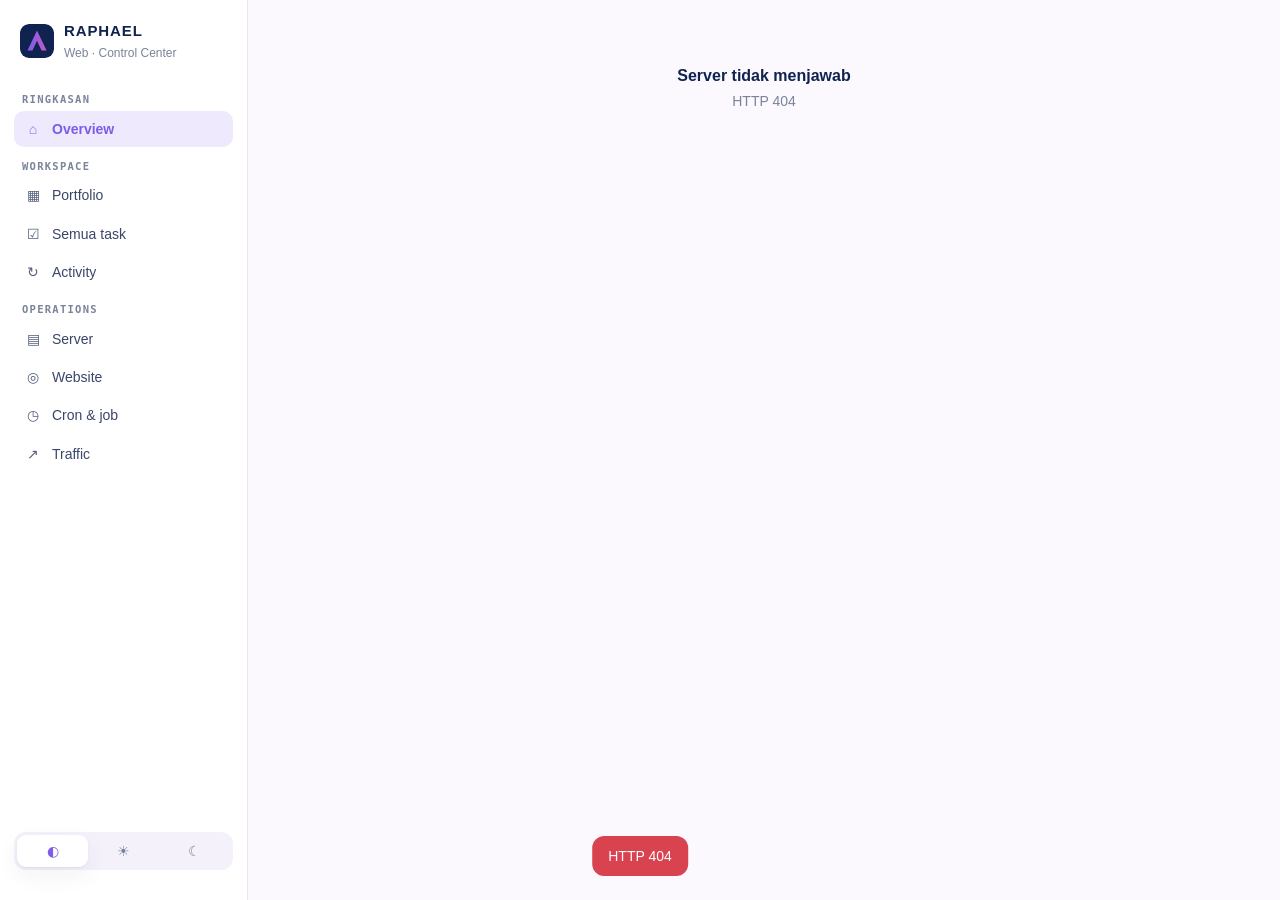
==== web/static/index.html @ 21f5860e "Raphael Web: Monitor and Workspace as a web app for an always-on Linux box Python stdlib server (127" ====
<!doctype html>
<html lang="id">
<head>
<meta charset="utf-8">
<meta name="viewport" content="width=device-width, initial-scale=1, viewport-fit=cover">
<meta name="color-scheme" content="light dark">
<title>Raphael Web</title>
<link rel="icon" href="icon.svg" type="image/svg+xml">
<link rel="stylesheet" href="app.css">
</head>
<body>
<div class="shell">
  <aside class="side" id="side">
    <div class="brand">
      <img src="icon.svg" alt="" width="34" height="34">
      <div><b>RAPHAEL</b><span>Web · Control Center</span></div>
    </div>
    <nav id="nav"></nav>
    <div class="side-foot">
      <div class="theme" role="group" aria-label="Tema">
        <button data-theme="auto" title="Ikuti sistem">◐</button>
        <button data-theme="light" title="Terang">☀</button>
        <button data-theme="dark" title="Gelap">☾</button>
      </div>
      <div class="me" id="me"></div>
    </div>
  </aside>
  <main id="main" tabindex="-1"></main>
</div>
<button class="menu-btn" id="menuBtn" aria-label="Menu">☰</button>
<div class="toast" id="toast" role="status" aria-live="polite"></div>
<dialog id="dlg"></dialog>
<script src="app.js"></script>
</body>
</html>
---- web/static/app.css ----
:root {
  --navy: #10224F; --ink2: #3A4668; --muted: #7A8399;
  --violet: #7C5CE8; --orchid: #C05BC8; --green: #0E7A57; --mint: #12A374; --amber: #D98A0B; --red: #D8434F; --blue: #3B82F6;
  --canvas: #FBF9FE; --surface: #FFFFFF; --line: #E9E6F2; --wash: #F4F1FB;
  --violet-soft: #EEE9FD; --green-soft: #E3F4EC; --red-soft: #FCE8EA; --amber-soft: #FBF0DB;
  --shadow: 0 1px 2px rgba(38, 32, 84, .06), 0 8px 24px rgba(38, 32, 84, .06);
  --radius: 16px;
  --mono: ui-monospace, "SF Mono", Menlo, Consolas, monospace;
  color-scheme: light;
}
@media (prefers-color-scheme: dark) {
  :root:not([data-theme="light"]) {
    --navy: #E8EBF7; --ink2: #B9C0D6; --muted: #8790AA;
    --violet: #9D86F5; --orchid: #D77ADF; --green: #1F9D72; --mint: #34D399; --amber: #F5B13D; --red: #F4707A; --blue: #6EA4FA;
    --canvas: #0D0F1C; --surface: #161A2D; --line: #272C46; --wash: #1D2139;
    --violet-soft: #2B2552; --green-soft: #13362B; --red-soft: #3A1A22; --amber-soft: #3A2C12;
    --shadow: 0 1px 2px rgba(0, 0, 0, .4); color-scheme: dark;
  }
}
:root[data-theme="dark"] {
  --navy: #E8EBF7; --ink2: #B9C0D6; --muted: #8790AA;
  --violet: #9D86F5; --orchid: #D77ADF; --green: #1F9D72; --mint: #34D399; --amber: #F5B13D; --red: #F4707A; --blue: #6EA4FA;
  --canvas: #0D0F1C; --surface: #161A2D; --line: #272C46; --wash: #1D2139;
  --violet-soft: #2B2552; --green-soft: #13362B; --red-soft: #3A1A22; --amber-soft: #3A2C12;
  --shadow: 0 1px 2px rgba(0, 0, 0, .4); color-scheme: dark;
}

* { box-sizing: border-box; }
html, body { margin: 0; height: 100%; }
body { background: var(--canvas); color: var(--navy); font: 14px/1.45 -apple-system, BlinkMacSystemFont, "Inter", "Segoe UI", Roboto, sans-serif; -webkit-font-smoothing: antialiased; }
button, input, select, textarea { font: inherit; color: inherit; }
a { color: var(--violet); text-decoration: none; }
a:hover { text-decoration: underline; }
.mono { font-family: var(--mono); }
.muted { color: var(--muted); }
.small { font-size: 12px; }
.tiny { font-size: 11px; }
.red { color: var(--red); } .green { color: var(--green); } .amber { color: var(--amber); } .blue { color: var(--blue); } .violet { color: var(--violet); }

/* Shell */
.shell { display: grid; grid-template-columns: 248px minmax(0, 1fr); min-height: 100vh; }
.side { position: sticky; top: 0; height: 100vh; overflow-y: auto; padding: 20px 14px; border-right: 1px solid var(--line); background: var(--surface); display: flex; flex-direction: column; gap: 14px; }
.brand { display: flex; align-items: center; gap: 10px; padding: 0 6px 6px; }
.brand img { border-radius: 9px; }
.brand b { display: block; letter-spacing: .06em; font-size: 15px; }
.brand span { color: var(--muted); font-size: 12px; }
nav { display: flex; flex-direction: column; gap: 2px; }
nav .group { margin: 12px 8px 4px; font: 600 10.5px/1 var(--mono); letter-spacing: .12em; color: var(--muted); text-transform: uppercase; }
nav a { display: flex; align-items: center; gap: 10px; padding: 8px 10px; border-radius: 10px; color: var(--ink2); font-weight: 500; }
nav a:hover { background: var(--wash); text-decoration: none; }
nav a.on { background: var(--violet-soft); color: var(--violet); font-weight: 650; }
nav a .ico { width: 18px; text-align: center; opacity: .85; }
nav a .badge { margin-left: auto; }
.side-foot { margin-top: auto; display: flex; flex-direction: column; gap: 10px; }
.theme { display: grid; grid-template-columns: repeat(3, 1fr); background: var(--wash); border-radius: 12px; padding: 3px; }
.theme button { border: 0; background: transparent; padding: 6px; border-radius: 9px; cursor: pointer; color: var(--muted); }
.theme button.on { background: var(--surface); color: var(--violet); box-shadow: var(--shadow); }
.me { font-size: 11.5px; color: var(--muted); padding: 0 6px; overflow-wrap: anywhere; }
main { padding: 28px 32px 60px; min-width: 0; outline: none; }
.menu-btn { display: none; }

/* Page header */
.head { display: flex; align-items: flex-end; justify-content: space-between; gap: 16px; flex-wrap: wrap; margin-bottom: 18px; }
.head h1 { margin: 0; font-size: 30px; letter-spacing: -.02em; }
.head p { margin: 4px 0 0; color: var(--muted); }
.head .actions { display: flex; gap: 8px; flex-wrap: wrap; }

/* Controls */
.btn { display: inline-flex; align-items: center; gap: 6px; border: 1px solid var(--line); background: var(--surface); padding: 7px 14px; border-radius: 999px; cursor: pointer; font-weight: 600; font-size: 13px; color: var(--navy); white-space: nowrap; }
.btn:hover { border-color: var(--violet); }
.btn.primary { background: var(--violet); border-color: var(--violet); color: #fff; }
.btn.danger { color: var(--red); }
.btn:disabled { opacity: .5; cursor: default; }
.btn.sm { padding: 4px 10px; font-size: 12px; }
.seg { display: inline-flex; background: var(--wash); border-radius: 12px; padding: 3px; gap: 2px; flex-wrap: wrap; }
.seg button { border: 0; background: transparent; padding: 6px 14px; border-radius: 9px; cursor: pointer; color: var(--ink2); font-weight: 550; }
.seg button.on { background: var(--surface); color: var(--navy); box-shadow: var(--shadow); font-weight: 650; }
input[type=text], input[type=search], input[type=date], select, textarea { background: var(--surface); border: 1px solid var(--line); border-radius: 10px; padding: 7px 10px; min-width: 0; }
input:focus, select:focus, textarea:focus { outline: 2px solid var(--violet-soft); border-color: var(--violet); }
textarea { width: 100%; resize: vertical; min-height: 80px; }
label.field { display: flex; flex-direction: column; gap: 4px; font-size: 12px; color: var(--muted); }
label.field > * { color: var(--navy); font-size: 14px; }

/* Cards */
.card { background: var(--surface); border: 1px solid var(--line); border-radius: var(--radius); padding: 18px; box-shadow: var(--shadow); min-width: 0; }
.card h2 { margin: 0 0 12px; font: 600 11px/1 var(--mono); letter-spacing: .12em; text-transform: uppercase; color: var(--muted); }
.card h3 { margin: 0; font-size: 15px; }
.grid { display: grid; gap: 16px; }
.g2 { grid-template-columns: repeat(auto-fit, minmax(min(100%, 420px), 1fr)); }
.g3 { grid-template-columns: repeat(auto-fit, minmax(min(100%, 290px), 1fr)); }
.g4 { grid-template-columns: repeat(auto-fit, minmax(min(100%, 170px), 1fr)); }
.stack { display: flex; flex-direction: column; gap: 16px; }
.row { display: flex; align-items: center; gap: 10px; min-width: 0; }
.row.wrap { flex-wrap: wrap; }
.spacer { flex: 1; }
.ellipsis { overflow: hidden; text-overflow: ellipsis; white-space: nowrap; min-width: 0; }

.kpi .v { font-size: 26px; font-weight: 750; letter-spacing: -.02em; }
.kpi .l { font-size: 12px; color: var(--muted); }
.kpi .n { font-size: 11.5px; color: var(--muted); margin-top: 2px; }

.dot { width: 8px; height: 8px; border-radius: 50%; display: inline-block; flex: none; background: var(--muted); }
.dot.ok { background: var(--mint); } .dot.bad { background: var(--red); } .dot.warn { background: var(--amber); } .dot.info { background: var(--blue); }
.chip { display: inline-flex; align-items: center; gap: 5px; padding: 2px 8px; border-radius: 999px; font-size: 11.5px; font-weight: 600; background: var(--wash); color: var(--ink2); white-space: nowrap; }
.row.wrap .chip { white-space: normal; overflow-wrap: anywhere; }
.chip.ok { background: var(--green-soft); color: var(--green); }
.chip.bad { background: var(--red-soft); color: var(--red); }
.chip.warn { background: var(--amber-soft); color: var(--amber); }
.chip.v { background: var(--violet-soft); color: var(--violet); }
.badge { min-width: 20px; height: 20px; padding: 0 6px; border-radius: 999px; font-size: 11px; font-weight: 700; display: inline-flex; align-items: center; justify-content: center; background: var(--red-soft); color: var(--red); }
.badge.warn { background: var(--amber-soft); color: var(--amber); }

/* Lists & tables */
.list { display: flex; flex-direction: column; }
.list > .item { display: flex; align-items: center; gap: 10px; padding: 9px 0; border-top: 1px solid var(--line); min-width: 0; }
.list > .item:first-child { border-top: 0; }
.tbl { width: 100%; border-collapse: collapse; }
.tbl th { text-align: left; font: 600 10.5px/1 var(--mono); letter-spacing: .08em; text-transform: uppercase; color: var(--muted); padding: 6px 8px; border-bottom: 1px solid var(--line); white-space: nowrap; }
.tbl td { padding: 9px 8px; border-bottom: 1px solid var(--line); vertical-align: top; }
.tbl tr:last-child td { border-bottom: 0; }
.tbl tr.click { cursor: pointer; }
.tbl tr.click:hover td { background: var(--wash); }
.scroll-x { overflow-x: auto; -webkit-overflow-scrolling: touch; }

/* Grid rows (websites, jobs): columns collapse with the card width, never scroll sideways */
.card { container-type: inline-size; }
.glist { display: flex; flex-direction: column; }
.grow { display: grid; gap: 6px 16px; align-items: center; padding: 10px 4px; border-top: 1px solid var(--line); min-width: 0; }
.glist > .grow:first-child { border-top: 0; }
.grow.click { cursor: pointer; border-radius: 10px; }
.grow.click:hover { background: var(--wash); }
.grow > * { min-width: 0; }
.grow.site { grid-template-columns: minmax(0, 1.6fr) minmax(120px, 1fr) 130px 170px; }
.grow.job { grid-template-columns: minmax(0, 2fr) 170px 190px 120px; }
.g-meta { display: flex; flex-direction: column; gap: 1px; }
.g-meta > *, .g-status { white-space: nowrap; overflow: hidden; text-overflow: ellipsis; }
.g-detail { padding: 0 4px 10px; }
@container (max-width: 760px) {
  .grow.site { grid-template-columns: minmax(0, 1fr) 150px; }
  .grow.site .g-bars { grid-column: 1 / -1; grid-row: 2; }
  .grow.site .g-meta:last-child { grid-column: 1 / -1; flex-direction: row; gap: 14px; }
  .grow.job { grid-template-columns: minmax(0, 1fr) auto; }
  .grow.job .g-main { grid-column: 1 / -1; }
  .grow.job .g-meta { flex-direction: row; gap: 10px; flex-wrap: wrap; }
}

/* Meters & charts */
.meter { height: 6px; border-radius: 99px; background: var(--wash); overflow: hidden; }
.meter > i { display: block; height: 100%; border-radius: 99px; background: var(--violet); }
.meter.ok > i { background: var(--mint); } .meter.warn > i { background: var(--amber); } .meter.bad > i { background: var(--red); }
svg.spark { width: 100%; height: 44px; display: block; }
svg.chart { width: 100%; height: 160px; display: block; }
.bars { display: flex; gap: 2px; align-items: flex-end; height: 26px; }
.bars i { flex: 1; min-width: 2px; border-radius: 2px; background: var(--mint); }
.bars i.bad { background: var(--red); }
.bars i.none { background: var(--line); height: 30% !important; }

/* Node cards */
.node .metrics { display: grid; grid-template-columns: repeat(4, minmax(0, 1fr)); gap: 12px; margin: 12px 0; }
.node .metrics .v { font-size: 18px; font-weight: 700; }
.node .metrics .l { font-size: 11px; color: var(--muted); }
details.more > summary { cursor: pointer; color: var(--violet); font-weight: 600; font-size: 12.5px; list-style: none; margin-top: 8px; }
details.more > summary::-webkit-details-marker { display: none; }

/* Kanban */
.board { display: grid; grid-auto-flow: column; grid-auto-columns: minmax(250px, 1fr); gap: 14px; overflow-x: auto; padding-bottom: 8px; align-items: start; }
.col { background: var(--wash); border-radius: 14px; padding: 10px; min-height: 140px; display: flex; flex-direction: column; gap: 8px; }
.col.over { outline: 2px dashed var(--violet); outline-offset: -2px; }
.col-head { display: flex; align-items: center; gap: 8px; padding: 2px 4px 4px; font-weight: 700; font-size: 13px; }
.col-head .wip { margin-left: auto; font-size: 11px; color: var(--muted); font-weight: 600; }
.col-head .wip.over { color: var(--red); }
.tcard { background: var(--surface); border: 1px solid var(--line); border-radius: 12px; padding: 10px 12px; cursor: grab; box-shadow: var(--shadow); }
.tcard:hover { border-color: var(--violet); }
.tcard.dragging { opacity: .45; }
.tcard.drop-before { box-shadow: 0 -3px 0 var(--violet); }
.tcard .t { font-weight: 600; font-size: 13.5px; overflow-wrap: anywhere; }
.tcard .m { display: flex; gap: 6px; align-items: center; flex-wrap: wrap; margin-top: 6px; font-size: 11.5px; color: var(--muted); }
.quick { display: flex; gap: 6px; }
.quick input { flex: 1; }
.prio { font-weight: 800; font-size: 11px; }
.prio.p4 { color: var(--red); } .prio.p3 { color: var(--amber); } .prio.p2 { color: var(--blue); } .prio.p1 { color: var(--muted); }

/* Project cards */
.pcard { cursor: pointer; display: flex; flex-direction: column; gap: 10px; }
.pcard:hover { border-color: var(--violet); }
.empty { text-align: center; padding: 36px 16px; color: var(--muted); }
.empty b { display: block; color: var(--navy); font-size: 16px; margin-bottom: 4px; }

/* Dialog & toast */
dialog { border: 1px solid var(--line); border-radius: 18px; padding: 0; background: var(--surface); color: var(--navy); width: min(560px, calc(100vw - 32px)); box-shadow: 0 20px 60px rgba(0,0,0,.25); }
dialog::backdrop { background: rgba(13, 15, 28, .45); }
dialog form { padding: 20px; display: flex; flex-direction: column; gap: 12px; }
dialog h3 { margin: 0 0 4px; font-size: 18px; }
dialog .foot { display: flex; gap: 8px; justify-content: flex-end; margin-top: 6px; flex-wrap: wrap; }
.toast { position: fixed; left: 50%; bottom: 24px; transform: translateX(-50%) translateY(20px); background: var(--navy); color: var(--canvas); padding: 10px 16px; border-radius: 12px; opacity: 0; pointer-events: none; transition: .2s; max-width: calc(100vw - 32px); z-index: 50; }
.toast.show { opacity: 1; transform: translateX(-50%); }
.toast.err { background: var(--red); color: #fff; }

/* Phone / narrow */
@media (max-width: 860px) {
  .shell { grid-template-columns: minmax(0, 1fr); }
  .side { position: fixed; left: 0; top: 0; z-index: 40; width: 264px; transform: translateX(-100%); transition: transform .2s; box-shadow: var(--shadow); }
  .side.open { transform: none; }
  .menu-btn { display: flex; align-items: center; justify-content: center; position: fixed; right: 16px; bottom: 16px; z-index: 41; width: 48px; height: 48px; border-radius: 50%; border: 0; background: var(--violet); color: #fff; font-size: 20px; box-shadow: var(--shadow); cursor: pointer; }
  main { padding: 18px 16px 90px; }
  .head h1 { font-size: 24px; }
  .node .metrics { grid-template-columns: repeat(2, minmax(0, 1fr)); }
  .g4 { grid-template-columns: repeat(2, minmax(0, 1fr)); gap: 10px; }
  .kpi .v { font-size: 22px; }
  .card { padding: 14px; }
  .hide-sm { display: none; }
}
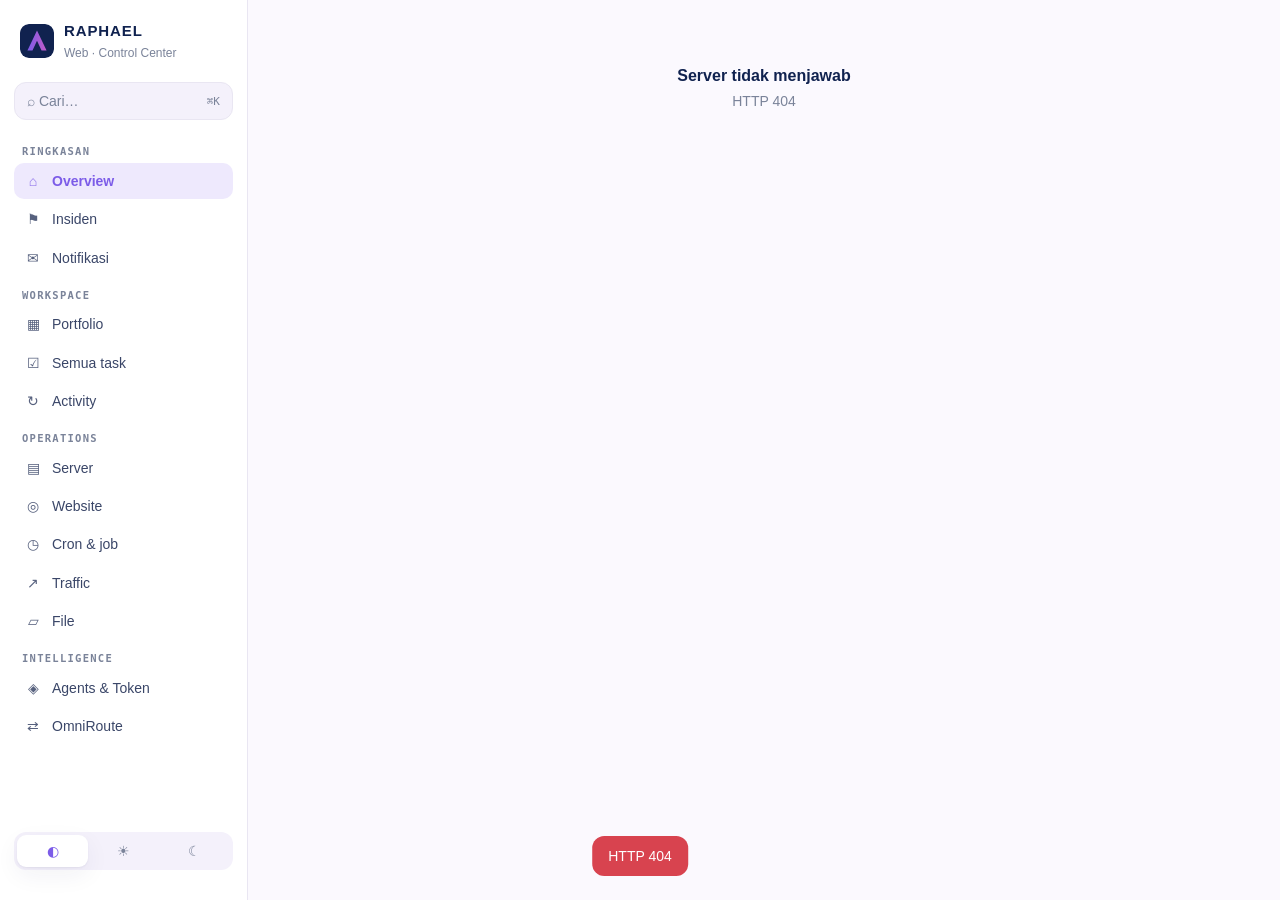
==== commit 31dccdd0: "Raphael Web ops: WhatsApp alerts, incidents, backups, hardware health, actions, PWA, ⌘K; one shared " ====
--- a/web/static/index.html
+++ b/web/static/index.html
@@ -6,6 +6,12 @@
 <meta name="color-scheme" content="light dark">
 <title>Raphael Web</title>
 <link rel="icon" href="icon.svg" type="image/svg+xml">
+<link rel="manifest" href="manifest.webmanifest">
+<link rel="apple-touch-icon" href="icon-180.png">
+<meta name="theme-color" content="#10224F">
+<meta name="apple-mobile-web-app-capable" content="yes">
+<meta name="apple-mobile-web-app-status-bar-style" content="black-translucent">
+<meta name="apple-mobile-web-app-title" content="Raphael">
 <link rel="stylesheet" href="app.css">
 </head>
 <body>
@@ -15,6 +21,7 @@
       <img src="icon.svg" alt="" width="34" height="34">
       <div><b>RAPHAEL</b><span>Web · Control Center</span></div>
     </div>
+    <button class="search" id="openPalette">⌕ Cari… <kbd>⌘K</kbd></button>
     <nav id="nav"></nav>
     <div class="side-foot">
       <div class="theme" role="group" aria-label="Tema">
@@ -30,6 +37,7 @@
 <button class="menu-btn" id="menuBtn" aria-label="Menu">☰</button>
 <div class="toast" id="toast" role="status" aria-live="polite"></div>
 <dialog id="dlg"></dialog>
+<dialog id="palette" class="palette"><input type="search" id="palQ" placeholder="Cari halaman, server, website, job, project, task…" autocomplete="off"><div id="palList"></div></dialog>
 <script src="app.js"></script>
 </body>
 </html>
--- a/web/static/app.css
+++ b/web/static/app.css
@@ -210,3 +210,20 @@
   .card { padding: 14px; }
   .hide-sm { display: none; }
 }
+
+/* Files */
+.list.files .item { padding: 6px 4px; }
+.list .item.click { cursor: pointer; border-radius: 8px; }
+.list .item.click:hover { background: var(--wash); }
+pre.viewer { margin: 10px 0 0; padding: 12px; background: var(--wash); border-radius: 10px; font-size: 12px; line-height: 1.5; max-height: 70vh; overflow: auto; white-space: pre-wrap; overflow-wrap: anywhere; }
+.tbl td.nw { white-space: nowrap; text-align: right; }
+
+/* Search / palette */
+.search { display: flex; align-items: center; gap: 8px; width: 100%; border: 1px solid var(--line); background: var(--wash); color: var(--muted); border-radius: 12px; padding: 8px 12px; cursor: pointer; text-align: left; }
+.search kbd { margin-left: auto; font: 11px var(--mono); color: var(--muted); }
+dialog.palette { width: min(640px, calc(100vw - 32px)); padding: 0; margin-top: 12vh; }
+dialog.palette input { width: 100%; border: 0; border-bottom: 1px solid var(--line); border-radius: 0; padding: 16px 18px; font-size: 16px; background: transparent; outline: none; }
+#palList { max-height: 55vh; overflow-y: auto; padding: 6px; }
+.pal-item { display: flex; align-items: center; gap: 10px; padding: 9px 12px; border-radius: 10px; cursor: pointer; min-width: 0; }
+.pal-item.on, .pal-item:hover { background: var(--violet-soft); }
+.pal-item .ico { width: 18px; text-align: center; color: var(--violet); }
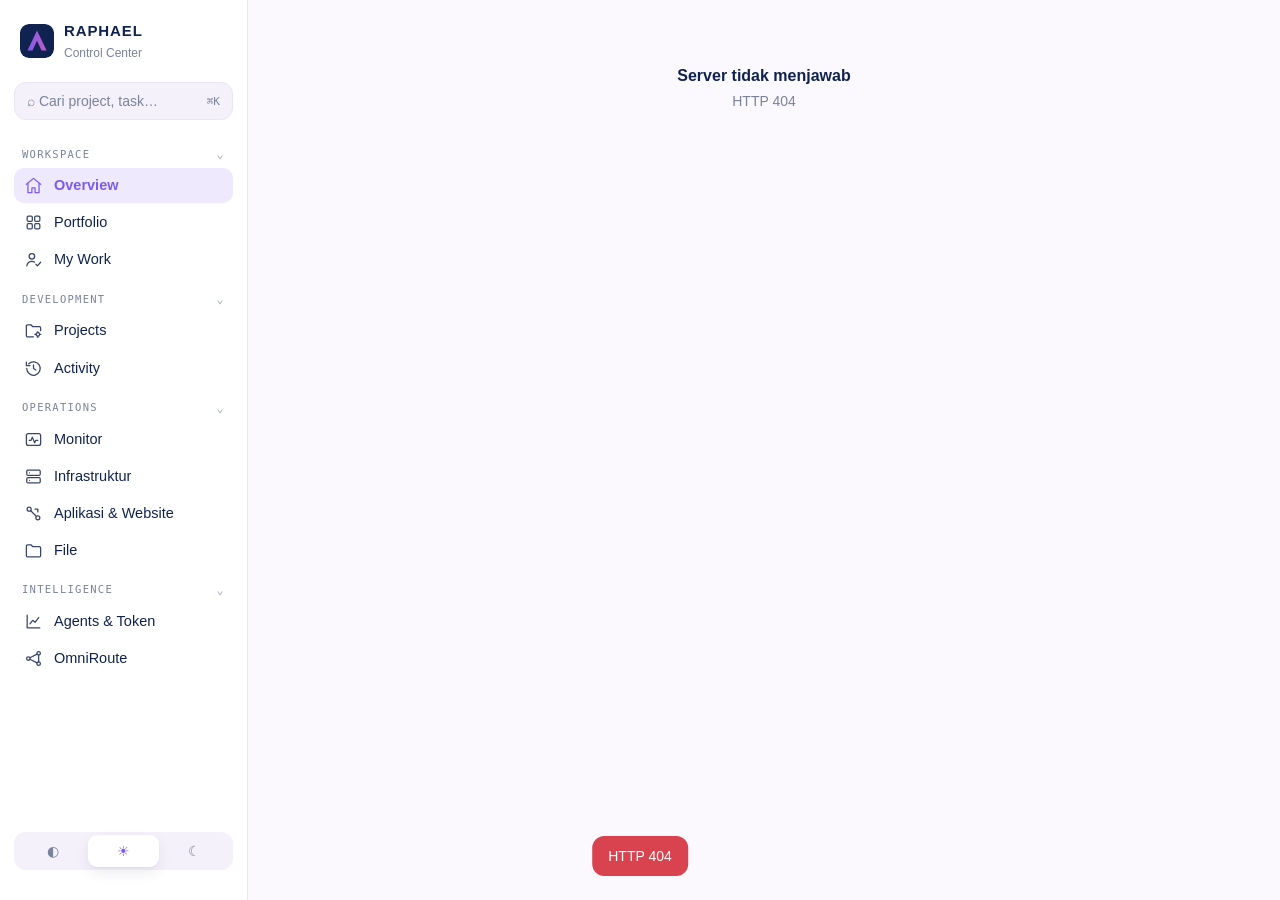
==== commit 96465858: "Web: look and navigation of the Mac app Light theme by default, the Mac sidebar's groups, names, ord" ====
--- a/web/static/index.html
+++ b/web/static/index.html
@@ -19,9 +19,9 @@
   <aside class="side" id="side">
     <div class="brand">
       <img src="icon.svg" alt="" width="34" height="34">
-      <div><b>RAPHAEL</b><span>Web · Control Center</span></div>
+      <div><b>RAPHAEL</b><span>Control Center</span></div>
     </div>
-    <button class="search" id="openPalette">⌕ Cari… <kbd>⌘K</kbd></button>
+    <button class="search" id="openPalette">⌕ Cari project, task… <kbd>⌘K</kbd></button>
     <nav id="nav"></nav>
     <div class="side-foot">
       <div class="theme" role="group" aria-label="Tema">
--- a/web/static/app.css
+++ b/web/static/app.css
@@ -3,8 +3,8 @@
   --violet: #7C5CE8; --orchid: #C05BC8; --green: #0E7A57; --mint: #12A374; --amber: #D98A0B; --red: #D8434F; --blue: #3B82F6;
   --canvas: #FBF9FE; --surface: #FFFFFF; --line: #E9E6F2; --wash: #F4F1FB;
   --violet-soft: #EEE9FD; --green-soft: #E3F4EC; --red-soft: #FCE8EA; --amber-soft: #FBF0DB;
-  --shadow: 0 1px 2px rgba(38, 32, 84, .06), 0 8px 24px rgba(38, 32, 84, .06);
-  --radius: 16px;
+  --shadow: 0 6px 14px rgba(38, 32, 84, .08), 0 1px 2px rgba(38, 32, 84, .04);
+  --radius: 18px;
   --mono: ui-monospace, "SF Mono", Menlo, Consolas, monospace;
   color-scheme: light;
 }
@@ -45,11 +45,14 @@
 .brand b { display: block; letter-spacing: .06em; font-size: 15px; }
 .brand span { color: var(--muted); font-size: 12px; }
 nav { display: flex; flex-direction: column; gap: 2px; }
-nav .group { margin: 12px 8px 4px; font: 600 10.5px/1 var(--mono); letter-spacing: .12em; color: var(--muted); text-transform: uppercase; }
-nav a { display: flex; align-items: center; gap: 10px; padding: 8px 10px; border-radius: 10px; color: var(--ink2); font-weight: 500; }
+nav .group { display: flex; align-items: center; margin: 14px 8px 6px; font: 500 10.5px/1 var(--mono); letter-spacing: .12em; color: var(--muted); text-transform: uppercase; }
+nav .group::after { content: "⌄"; margin-left: auto; font-size: 12px; opacity: .7; }
+nav a { display: flex; align-items: center; gap: 11px; padding: 7px 10px; border-radius: 10px; color: var(--navy); font-weight: 500; font-size: 14.5px; }
 nav a:hover { background: var(--wash); text-decoration: none; }
 nav a.on { background: var(--violet-soft); color: var(--violet); font-weight: 650; }
-nav a .ico { width: 18px; text-align: center; opacity: .85; }
+nav a .ico { width: 19px; height: 19px; flex: none; display: inline-flex; color: var(--ink2); }
+nav a .ico svg { width: 19px; height: 19px; }
+nav a.on .ico { color: var(--violet); }
 nav a .badge { margin-left: auto; }
 .side-foot { margin-top: auto; display: flex; flex-direction: column; gap: 10px; }
 .theme { display: grid; grid-template-columns: repeat(3, 1fr); background: var(--wash); border-radius: 12px; padding: 3px; }
@@ -150,6 +153,48 @@
 .meter.ok > i { background: var(--mint); } .meter.warn > i { background: var(--amber); } .meter.bad > i { background: var(--red); }
 svg.spark { width: 100%; height: 44px; display: block; }
 svg.chart { width: 100%; height: 160px; display: block; }
+
+/* Cloudflare: daily IP counts and country request origins share one zone selector. */
+.cf-zone-label { display: flex; align-items: center; gap: 9px; color: var(--muted); font-size: 12px; }
+.cf-zone-label select { max-width: min(340px, 65vw); color: var(--navy); font-weight: 600; }
+.cf-kpis { margin: 22px 0 12px; padding-bottom: 18px; border-bottom: 1px solid var(--line); }
+.cf-kpis .kpi:first-child .v { color: var(--green); }
+.cf-metric-note { max-width: 960px; margin: 0 0 22px; }
+.cf-trends { margin-bottom: 22px; }
+.cf-trends h3 { font-size: 12px; color: var(--ink2); margin-bottom: 8px; }
+.cf-trends svg.chart { height: 130px; }
+.cf-analytics-status { padding: 11px 13px; border: 1px solid var(--line); border-radius: 10px; background: var(--wash); margin: 0 0 18px; color: var(--ink2); font-size: 12px; }
+.cf-trend-placeholder { display: grid; place-items: center; height: 130px; border: 1px dashed var(--line); border-radius: 10px; color: var(--muted); font-size: 12px; background: var(--canvas); }
+.cf-origin-grid { display: grid; grid-template-columns: minmax(0, 1fr) 280px; border-top: 1px solid var(--line); padding-top: 20px; gap: 24px; }
+.cf-map-panel > p { margin: 6px 0 14px; }
+.cf-map-stage { border: 1px solid var(--line); background: var(--canvas); border-radius: 12px; overflow: hidden; }
+.cf-world-map { width: 100%; height: auto; display: block; aspect-ratio: 2 / 1; }
+.cf-map-country { fill: var(--wash); stroke: var(--surface); stroke-width: .7px; vector-effect: non-scaling-stroke; cursor: pointer; }
+.cf-map-country.with-data { fill: var(--violet); fill-opacity: var(--heat); }
+.cf-map-country:hover, .cf-map-country:focus-visible, .cf-map-country.selected { stroke: var(--orchid); stroke-width: 2px; fill-opacity: 1; outline: none; }
+.cf-map-country.neutral { cursor: default; }
+.cf-map-country.no-data { cursor: default; }
+.cf-map-country.no-data:hover { stroke: var(--surface); stroke-width: .7px; }
+.cf-map-country.neutral:hover { stroke: var(--surface); stroke-width: .7px; }
+.cf-map-key { display: flex; align-items: center; gap: 7px; flex-wrap: wrap; color: var(--muted); margin-top: 10px; }
+.cf-key-none { width: 12px; height: 9px; background: var(--wash); border: 1px solid var(--line); border-radius: 2px; }
+.cf-key-scale { width: 54px; height: 9px; margin-left: 8px; background: linear-gradient(90deg, var(--violet-soft), var(--violet)); border-radius: 2px; }
+.cf-country-detail { display: flex; align-items: baseline; flex-wrap: wrap; gap: 6px 14px; min-height: 42px; padding: 12px 0 6px; font-size: 12px; }
+.cf-country-detail .small { flex-basis: 100%; }
+.cf-country-list { min-width: 0; }
+.cf-country-list h3 { font-size: 13px; }
+.cf-country-rows { margin-top: 10px; max-height: 385px; overflow-y: auto; scrollbar-width: thin; }
+.cf-country-row { display: flex; align-items: center; gap: 9px; width: 100%; padding: 10px 7px; background: none; border: 0; border-top: 1px solid var(--line); font-size: 12px; text-align: left; cursor: pointer; }
+.cf-country-row:first-child { border-top: 0; }
+.cf-country-row:hover, .cf-country-row.selected { background: var(--violet-soft); border-radius: 7px; }
+.cf-country-row:focus-visible { outline: 2px solid var(--violet); outline-offset: -2px; border-radius: 7px; }
+.cf-country-code { width: 30px; flex: none; color: var(--muted); font-size: 11px; }
+.cf-country-name { flex: 1; min-width: 0; overflow-wrap: anywhere; }
+.cf-country-name small { display: block; color: var(--muted); font-size: 10px; }
+.cf-map-empty { display: grid; place-items: center; text-align: center; min-height: 160px; padding: 24px; color: var(--muted); font-size: 13px; }
+.cf-analytics-foot { display: flex; gap: 8px 24px; justify-content: space-between; flex-wrap: wrap; border-top: 1px solid var(--line); padding-top: 12px; margin-top: 16px; color: var(--muted); font-size: 11px; }
+@container (max-width: 920px) { .cf-origin-grid { grid-template-columns: minmax(0, 1fr); gap: 14px; } .cf-country-rows { max-height: 260px; } }
+@media (max-width: 600px) { .cf-zone-label { width: 100%; justify-content: space-between; } .cf-zone-label select { max-width: 78%; } .cf-kpis { margin-top: 16px; } .cf-map-country { stroke-width: .5px; } }
 .bars { display: flex; gap: 2px; align-items: flex-end; height: 26px; }
 .bars i { flex: 1; min-width: 2px; border-radius: 2px; background: var(--mint); }
 .bars i.bad { background: var(--red); }
@@ -227,3 +272,31 @@
 .pal-item { display: flex; align-items: center; gap: 10px; padding: 9px 12px; border-radius: 10px; cursor: pointer; min-width: 0; }
 .pal-item.on, .pal-item:hover { background: var(--violet-soft); }
 .pal-item .ico { width: 18px; text-align: center; color: var(--violet); }
+
+/* Mac-app look: monospaced labels, hero numbers, breakdown bars, line charts */
+.lbl { font: 500 10.5px/1.2 var(--mono); letter-spacing: .12em; text-transform: uppercase; color: var(--muted); }
+.hero-card { display: flex; gap: 28px; align-items: center; flex-wrap: wrap; padding: 24px; }
+.hero-card > div:first-child { min-width: 0; }
+.hero-card .big { font-size: clamp(30px, 6.4vw, 46px); overflow-wrap: anywhere; font-weight: 850; letter-spacing: -.03em; line-height: 1.05; margin: 8px 0 6px;
+  background: linear-gradient(90deg, var(--violet), var(--orchid)); -webkit-background-clip: text; background-clip: text; color: transparent; }
+.hero-card .minis { display: flex; gap: 18px 28px; flex-wrap: wrap; margin-left: auto; }
+.hero-card .lbl { overflow-wrap: anywhere; }
+.mini .v { font-size: 22px; font-weight: 800; letter-spacing: -.02em; margin: 6px 0 2px; }
+.mini .n { font-size: 11.5px; color: var(--muted); }
+.stat { padding: 16px 18px; }
+.stat .v { font-size: 28px; font-weight: 850; letter-spacing: -.02em; margin: 8px 0 4px; }
+.stat .n { font-size: 12px; color: var(--muted); }
+.legend { display: flex; gap: 14px; flex-wrap: wrap; font-size: 12px; color: var(--ink2); margin: 8px 0 4px; }
+.legend i { display: inline-block; width: 8px; height: 8px; border-radius: 50%; margin-right: 5px; vertical-align: 1px; }
+svg.lchart { width: 100%; height: 260px; display: block; overflow: visible; }
+svg.lchart text { font: 11px -apple-system, BlinkMacSystemFont, sans-serif; fill: var(--muted); }
+.stackbar { display: flex; height: 8px; border-radius: 4px; overflow: hidden; gap: 2px; margin: 12px 0 10px; }
+.stackbar i { display: block; min-width: 2px; }
+.brow { display: grid; grid-template-columns: 10px minmax(0, 1fr) auto 44px; gap: 10px; align-items: center; padding: 4px 0; font-size: 13px; }
+.brow .sq { width: 10px; height: 10px; border-radius: 2px; }
+.brow .num { font-family: var(--mono); font-size: 12.5px; }
+.brow .pc { font-family: var(--mono); font-size: 12px; color: var(--muted); text-align: right; }
+.tabs { display: inline-flex; background: var(--wash); border-radius: 12px; padding: 3px; gap: 2px; margin: 0 0 18px; flex-wrap: wrap; }
+.tabs a { padding: 6px 16px; border-radius: 9px; color: var(--ink2); font-weight: 550; font-size: 13px; }
+.tabs a:hover { text-decoration: none; color: var(--navy); }
+.tabs a.on { background: var(--surface); color: var(--navy); box-shadow: var(--shadow); font-weight: 650; }
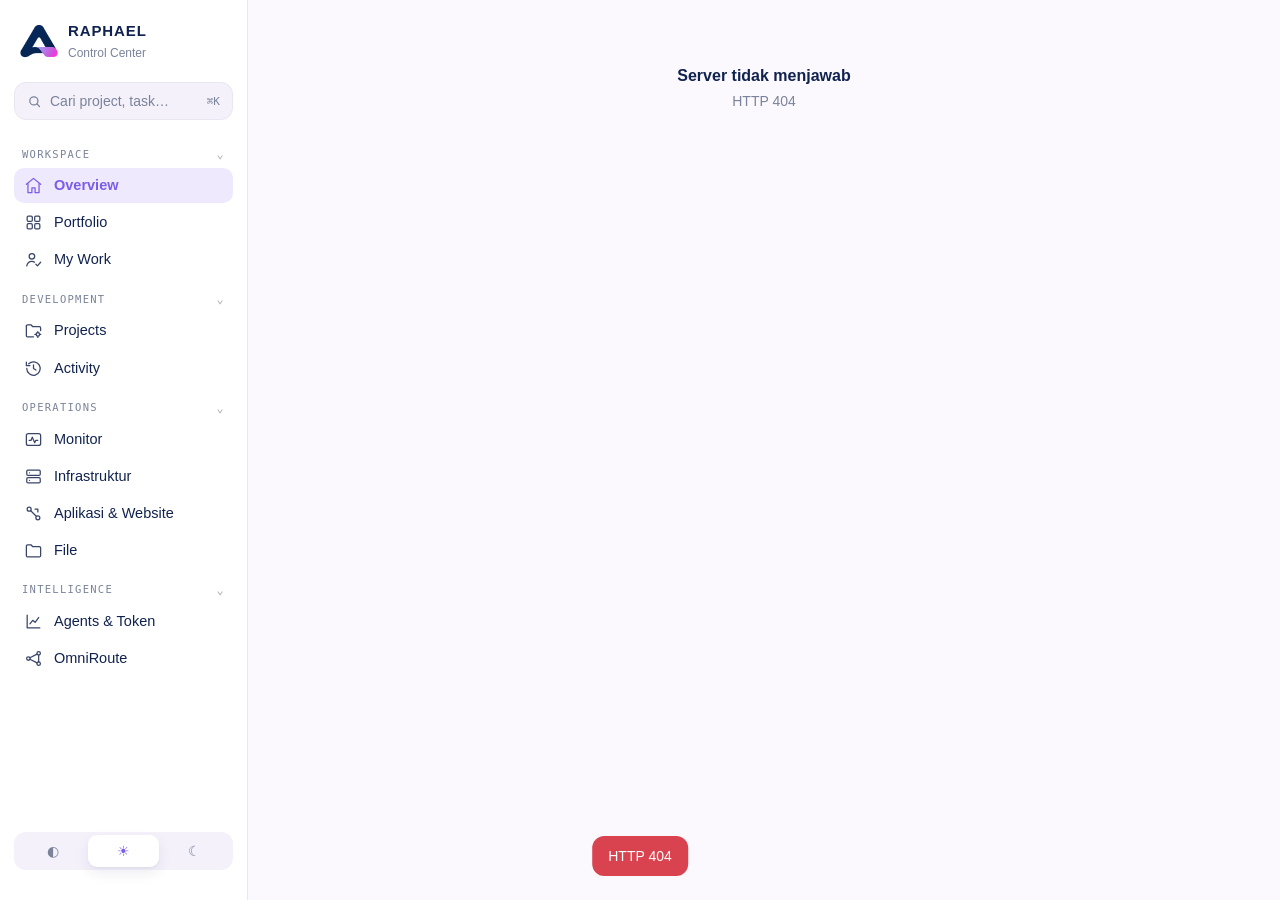
==== commit f9ec315f: "Web: Monitor, Infrastruktur and Aplikasi & Website laid out like the Mac app Co-Authored-By: Claude " ====
--- a/web/static/index.html
+++ b/web/static/index.html
@@ -18,10 +18,10 @@
 <div class="shell">
   <aside class="side" id="side">
     <div class="brand">
-      <img src="icon.svg" alt="" width="34" height="34">
+      <img src="logo.png" alt="" width="38" height="38">
       <div><b>RAPHAEL</b><span>Control Center</span></div>
     </div>
-    <button class="search" id="openPalette">⌕ Cari project, task… <kbd>⌘K</kbd></button>
+    <button class="search" id="openPalette"><svg viewBox="0 0 24 24" fill="none" stroke="currentColor" stroke-width="2" stroke-linecap="round"><circle cx="11" cy="11" r="6.5"/><path d="m20 20-4.2-4.2"/></svg>Cari project, task… <kbd>⌘K</kbd></button>
     <nav id="nav"></nav>
     <div class="side-foot">
       <div class="theme" role="group" aria-label="Tema">
--- a/web/static/app.css
+++ b/web/static/app.css
@@ -300,3 +300,54 @@
 .tabs a { padding: 6px 16px; border-radius: 9px; color: var(--ink2); font-weight: 550; font-size: 13px; }
 .tabs a:hover { text-decoration: none; color: var(--navy); }
 .tabs a.on { background: var(--surface); color: var(--navy); box-shadow: var(--shadow); font-weight: 650; }
+
+/* Operations pages */
+.tile { width: 34px; height: 34px; border-radius: 10px; background: var(--violet-soft); color: var(--violet); display: inline-flex; align-items: center; justify-content: center; flex: none; }
+.tile svg { width: 17px; height: 17px; }
+.ncard { display: flex; flex-direction: column; gap: 10px; }
+.ncard b { font-size: 14.5px; }
+.mrow { margin-top: 6px; }
+.mbar { height: 6px; border-radius: 3px; background: var(--wash); overflow: hidden; margin-top: 4px; }
+.mbar i { display: block; height: 100%; border-radius: 3px; }
+.mkpi { display: block; color: inherit; padding: 16px; }
+.mkpi:hover { text-decoration: none; border-color: var(--violet); }
+.mkpi .ico svg { width: 17px; height: 17px; }
+.mkpi .v { font-size: 26px; font-weight: 850; margin: 8px 0 2px; color: var(--navy); }
+.mkpi .n { font-size: 11.5px; }
+.sumgrid { display: grid; grid-template-columns: minmax(0, 1fr) 380px; gap: 14px; align-items: start; }
+@media (max-width: 1000px) { .sumgrid { grid-template-columns: 1fr; } }
+.agroup { margin-bottom: 10px; display: flex; flex-direction: column; gap: 6px; }
+.arow { display: grid; grid-template-columns: 80px 140px minmax(0, 1fr); gap: 10px; align-items: start; }
+@media (max-width: 640px) { .arow { grid-template-columns: 76px minmax(0, 1fr); } .arow > span:last-child { grid-column: 1 / -1; } }
+.stile { display: block; color: inherit; padding: 14px; }
+.stile:hover { text-decoration: none; border-color: var(--violet); }
+.approw { display: flex; align-items: center; gap: 9px; padding: 6px 8px; border-radius: 8px; min-width: 0; }
+.approw.down { background: var(--red-soft); }
+.approw .ico { width: 15px; height: 15px; color: var(--muted); flex: none; display: inline-flex; }
+.approw .ico svg { width: 15px; height: 15px; }
+.srvgrid { display: grid; grid-template-columns: 240px minmax(0, 1fr); gap: 14px; align-items: start; }
+.srvgrid.solo { grid-template-columns: 1fr; }
+@media (max-width: 900px) { .srvgrid { grid-template-columns: 1fr; } }
+.slist { padding: 8px; display: flex; flex-direction: column; gap: 4px; }
+.slist a { display: flex; gap: 9px; align-items: flex-start; padding: 8px 10px; border-radius: 10px; color: inherit; }
+.slist a .dot { margin-top: 5px; }
+.slist a:hover { background: var(--wash); text-decoration: none; }
+.slist a.on { background: var(--violet-soft); }
+.ndetail { display: flex; flex-direction: column; gap: 14px; }
+.card .nname { margin: 0; font-size: 19px; font-weight: 750; text-transform: none; letter-spacing: -.01em; color: var(--navy); font-family: inherit; }
+.hwgrid { display: grid; grid-template-columns: repeat(auto-fit, minmax(150px, 1fr)); gap: 12px; background: var(--wash); border-radius: 12px; padding: 12px 14px; }
+.hwgrid b { display: block; font-size: 13px; margin-top: 4px; }
+.mminis { display: grid; grid-template-columns: repeat(auto-fit, minmax(118px, 1fr)); gap: 10px; }
+.mmini { border: 1px solid var(--line); border-radius: 14px; padding: 12px; box-shadow: var(--shadow); background: var(--surface); }
+.mmini .v { font-size: 20px; font-weight: 800; margin: 6px 0 4px; white-space: nowrap; overflow: hidden; text-overflow: ellipsis; }
+.ncols { display: grid; grid-template-columns: repeat(auto-fit, minmax(260px, 1fr)); gap: 22px; border-top: 1px solid var(--line); padding-top: 14px; }
+.prow { display: grid; grid-template-columns: minmax(0, 1fr) auto 64px; gap: 10px; align-items: baseline; padding: 4px 0; font-size: 13px; }
+.prow b { text-align: right; }
+.siterow { display: flex; align-items: center; gap: 10px; padding: 8px 0; border-top: 1px solid var(--line); min-width: 0; flex-wrap: wrap; }
+.siterow:first-of-type { border-top: 0; }
+.embedded > .head h1, .embedded > .head p { display: none; }
+.embedded > .head { justify-content: flex-end; margin-bottom: 10px; }
+.brand img { border-radius: 0; }
+.search { display: flex; align-items: center; gap: 8px; }
+.search svg { width: 15px; height: 15px; flex: none; }
+.search kbd { margin-left: auto; }
